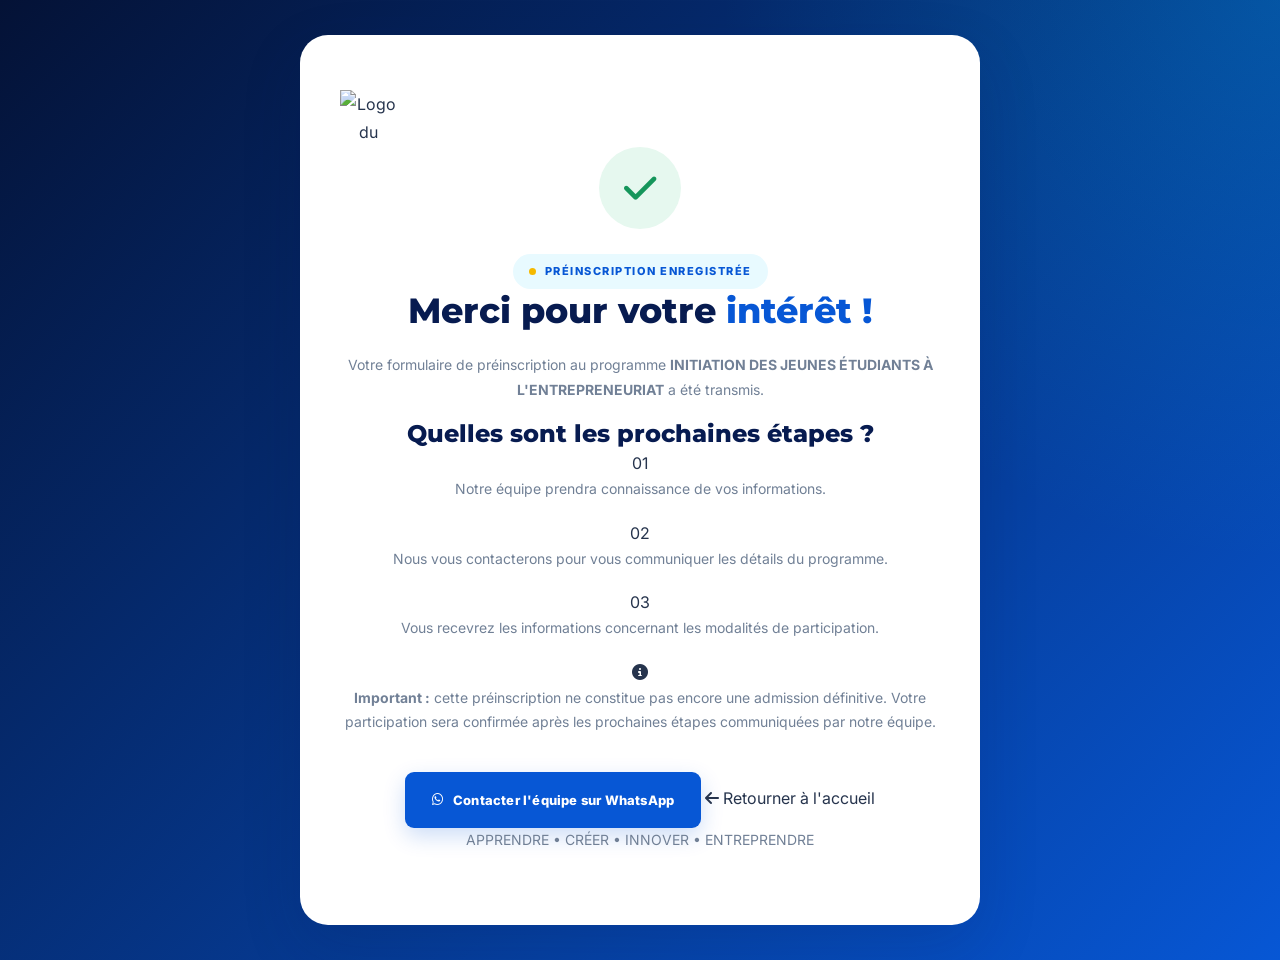
==== merci.html @ 157c65dc "Create merci.html for thank you page" ====
<!DOCTYPE html>
<html lang="fr">
<head>
    <meta charset="UTF-8">
    <meta name="viewport" content="width=device-width, initial-scale=1.0">

    <title>Merci pour votre préinscription | IDJEE</title>

    <meta name="description" content="Merci pour votre intérêt envers le programme Initiation des Jeunes Étudiants à l'Entrepreneuriat.">

    <link rel="preconnect" href="https://fonts.googleapis.com">
    <link rel="preconnect" href="https://fonts.gstatic.com" crossorigin>

    <link href="https://fonts.googleapis.com/css2?family=Inter:wght@400;500;600;700;800&family=Montserrat:wght@600;700;800&display=swap" rel="stylesheet">

    <link rel="stylesheet" href="style.css">

    <link rel="stylesheet" href="https://cdnjs.cloudflare.com/ajax/libs/font-awesome/6.5.2/css/all.min.css">
</head>

<body class="thank-you-page">

    <main class="thank-you-card">

        <a href="index.html" class="logo">
            <img src="images/logo.jpg" alt="Logo du programme" class="logo-image">
        </a>

        <div class="thank-you-icon">
            <i class="fas fa-check"></i>
        </div>

        <span class="section-label">PRÉINSCRIPTION ENREGISTRÉE</span>

        <h1>
            Merci pour votre <span>intérêt !</span>
        </h1>

        <p class="thank-you-message">
            Votre formulaire de préinscription au programme
            <strong>INITIATION DES JEUNES ÉTUDIANTS À L'ENTREPRENEURIAT</strong>
            a été transmis.
        </p>

        <div class="next-steps">
            <h2>Quelles sont les prochaines étapes ?</h2>

            <div class="step">
                <span>01</span>
                <p>Notre équipe prendra connaissance de vos informations.</p>
            </div>

            <div class="step">
                <span>02</span>
                <p>Nous vous contacterons pour vous communiquer les détails du programme.</p>
            </div>

            <div class="step">
                <span>03</span>
                <p>Vous recevrez les informations concernant les modalités de participation.</p>
            </div>
        </div>

        <div class="important-note">
            <i class="fas fa-info-circle"></i>
            <p>
                <strong>Important :</strong>
                cette préinscription ne constitue pas encore une admission définitive.
                Votre participation sera confirmée après les prochaines étapes communiquées
                par notre équipe.
            </p>
        </div>

        <a
            href="https://wa.me/2290129776383?text=Bonjour%2C%20je%20viens%20de%20soumettre%20ma%20pr%C3%A9inscription%20au%20programme%20IDJEE."
            class="btn btn-primary"
            target="_blank"
            rel="noopener noreferrer"
        >
            <i class="fab fa-whatsapp"></i>
            Contacter l'équipe sur WhatsApp
        </a>

        <a href="index.html" class="back-home">
            <i class="fas fa-arrow-left"></i>
            Retourner à l'accueil
        </a>

        <p class="thank-you-footer">
            APPRENDRE • CRÉER • INNOVER • ENTREPRENDRE
        </p>

    </main>

</body>
</html>
---- style.css ----
/* ==========================================================
   INITIATION DES JEUNES ÉTUDIANTS À L'ENTREPRENEURIAT
   DESIGN PREMIUM — PARTIE 1/2
   ========================================================== */

/* 01 — IDENTITÉ VISUELLE */

:root {
    --gold: #F5B900;
    --gold-light: #FFF5D6;

    --cyan: #00C5F2;
    --cyan-light: #E8FAFF;

    --royal: #0757D5;
    --royal-dark: #0645A8;

    --navy: #071B50;
    --navy-deep: #041236;

    --white: #FFFFFF;
    --off-white: #F7F9FD;
    --light-blue: #EEF4FC;

    --text: #26344D;
    --muted: #718096;
    --border: #E4EAF3;

    --shadow-sm: 0 5px 18px rgba(7, 27, 80, .06);
    --shadow-md: 0 12px 35px rgba(7, 27, 80, .10);
    --shadow-lg: 0 22px 60px rgba(7, 27, 80, .15);

    --radius-sm: 10px;
    --radius-md: 18px;
    --radius-lg: 28px;

    --transition: .35s ease;
}

/* 02 — RÉINITIALISATION */

* {
    margin: 0;
    padding: 0;
    box-sizing: border-box;
}

html {
    scroll-behavior: smooth;
    scroll-padding-top: 100px;
}

body {
    font-family: "Inter", sans-serif;
    color: var(--text);
    background: var(--white);
    line-height: 1.75;
    overflow-x: hidden;
}

h1, h2, h3, h4 {
    font-family: "Montserrat", sans-serif;
    line-height: 1.25;
    color: var(--navy);
    font-weight: 800;
}

a {
    text-decoration: none;
    color: inherit;
}

ul {
    list-style: none;
}

img {
    display: block;
    max-width: 100%;
}

button, input, select, textarea {
    font: inherit;
}

.container {
    width: min(1180px, 90%);
    margin: 0 auto;
}

section {
    padding: 105px 0;
}

/* 03 — TITRES ET ÉLÉMENTS COMMUNS */

.section-label {
    display: inline-flex;
    align-items: center;
    gap: 9px;
    padding: 8px 16px;
    border-radius: 50px;
    background: var(--cyan-light);
    color: var(--royal);
    font-size: 11px;
    font-weight: 800;
    letter-spacing: 1.5px;
    text-transform: uppercase;
}

.section-label::before {
    content: "";
    width: 7px;
    height: 7px;
    border-radius: 50%;
    background: var(--gold);
}

.section-title {
    max-width: 780px;
    margin: 0 auto 55px;
    text-align: center;
}

.section-title h2 {
    margin: 17px 0;
    font-size: clamp(29px, 4vw, 43px);
    letter-spacing: -1.4px;
}

.section-title h2 span {
    color: var(--royal);
}

.section-title p {
    color: var(--muted);
    font-size: 15px;
    max-width: 680px;
    margin: 0 auto;
}

/* 04 — BOUTONS PROFESSIONNELS */

.btn {
    display: inline-flex;
    justify-content: center;
    align-items: center;
    gap: 10px;
    padding: 15px 25px;
    border-radius: 9px;
    font-size: 13px;
    font-weight: 800;
    letter-spacing: .2px;
    border: 2px solid transparent;
    cursor: pointer;
    transition: var(--transition);
}

.btn-primary {
    background: var(--royal);
    color: var(--white);
    box-shadow: 0 8px 22px rgba(7, 87, 213, .20);
}

.btn-primary:hover {
    background: var(--navy);
    transform: translateY(-4px);
    box-shadow: var(--shadow-md);
}

.btn-outline {
    border-color: rgba(255,255,255,.75);
    color: var(--white);
    background: transparent;
}

.btn-outline:hover {
    background: var(--white);
    color: var(--navy);
    transform: translateY(-4px);
}

.btn-gold {
    background: var(--gold);
    color: var(--navy);
    box-shadow: 0 8px 22px rgba(245,185,0,.18);
}

.btn-gold:hover {
    background: #FFD34D;
    transform: translateY(-4px);
}

/* 05 — EN-TÊTE ET NAVIGATION */

.header {
    position: sticky;
    top: 0;
    z-index: 1000;
    width: 100%;
    background: rgba(255,255,255,.97);
    backdrop-filter: blur(14px);
    border-bottom: 1px solid rgba(7,27,80,.07);
    box-shadow: 0 4px 22px rgba(7,27,80,.04);
}

.navbar {
    min-height: 88px;
    display: flex;
    align-items: center;
    justify-content: space-between;
    gap: 25px;
}

.logo {
    display: flex;
    align-items: center;
    gap: 13px;
    flex-shrink: 0;
}

.logo img {
    width: 57px;
    height: 57px;
    object-fit: contain;
}

.logo-text {
    display: flex;
    flex-direction: column;
    line-height: 1.3;
}

.logo-text strong {
    color: var(--navy);
    font-family: "Montserrat", sans-serif;
    font-size: 13px;
    font-weight: 900;
    letter-spacing: .3px;
}

.logo-text span {
    margin-top: 4px;
    color: var(--royal);
    font-size: 9px;
    font-weight: 800;
    letter-spacing: 1.7px;
}

.nav-links {
    display: flex;
    align-items: center;
    gap: 25px;
}

.nav-links a {
    position: relative;
    color: var(--navy);
    font-size: 12px;
    font-weight: 700;
    transition: var(--transition);
}

.nav-links a:not(.nav-cta)::after {
    content: "";
    position: absolute;
    bottom: -8px;
    left: 0;
    width: 0;
    height: 2px;
    background: var(--gold);
    transition: var(--transition);
}

.nav-links a:not(.nav-cta):hover {
    color: var(--royal);
}

.nav-links a:not(.nav-cta):hover::after {
    width: 100%;
}

.nav-links .nav-cta {
    padding: 12px 19px;
    border-radius: 7px;
    background: var(--royal);
    color: var(--white);
    transition: var(--transition);
}

.nav-links .nav-cta:hover {
    background: var(--navy);
    transform: translateY(-2px);
}

.menu-toggle {
    display: none;
    border: none;
    background: transparent;
    color: var(--navy);
    font-size: 27px;
    cursor: pointer;
}

/* 06 — SECTION HERO */

.hero {
    position: relative;
    min-height: 690px;
    display: flex;
    align-items: center;
    overflow: hidden;

    background-image: url("images/img.png");
    background-position: center;
    background-size: cover;
    background-repeat: no-repeat;
}

.hero-overlay {
    position: absolute;
    inset: 0;
    background:
        linear-gradient(
            100deg,
            rgba(4,18,54,.96) 0%,
            rgba(7,27,80,.87) 48%,
            rgba(7,27,80,.50) 100%
        );
}

.hero::after {
    content: "";
    position: absolute;
    width: 420px;
    height: 420px;
    right: -150px;
    bottom: -210px;
    border: 1px solid rgba(0,197,242,.35);
    border-radius: 50%;
    box-shadow:
        0 0 0 45px rgba(0,197,242,.04),
        0 0 0 90px rgba(0,197,242,.03);
}

.hero-content {
    position: relative;
    z-index: 2;
    max-width: 820px;
    padding: 105px 0;
}

.hero-content h1 {
    color: var(--white);
    font-size: clamp(36px, 5.5vw, 62px);
    line-height: 1.14;
    letter-spacing: -2px;
    margin: 25px 0;
    font-weight: 900;
}

.hero-content h1 span {
    color: var(--cyan);
}

.hero-content p {
    max-width: 690px;
    color: rgba(255,255,255,.88);
    font-size: 16px;
    line-height: 1.9;
    margin-bottom: 32px;
}

.hero-buttons {
    display: flex;
    flex-wrap: wrap;
    align-items: center;
    gap: 15px;
    margin-bottom: 42px;
}

.hero-motto {
    display: inline-flex;
    align-items: center;
    gap: 12px;
    color: var(--gold);
    font-size: 12px;
    font-weight: 900;
    letter-spacing: 2px;
}

.hero-motto::before {
    content: "";
    width: 35px;
    height: 2px;
    background: var(--gold);
}

/* 07 — SECTION PRÉSENTATION */

.about {
    background: var(--white);
}

.about-content {
    max-width: 920px;
    margin: 0 auto;
    text-align: center;
}

.about-content > p {
    color: var(--muted);
    font-size: 16px;
    line-height: 1.95;
    margin-bottom: 42px;
}

.vision-mission {
    display: grid;
    grid-template-columns: repeat(2, 1fr);
    gap: 25px;
    margin-top: 45px;
}

.info-card {
    position: relative;
    padding: 38px 32px;
    background: var(--off-white);
    border: 1px solid var(--border);
    border-radius: var(--radius-md);
    text-align: left;
    overflow: hidden;
    transition: var(--transition);
}

.info-card::before {
    content: "";
    position: absolute;
    left: 0;
    top: 0;
    width: 4px;
    height: 100%;
    background: var(--royal);
}

.info-card:nth-child(2)::before {
    background: var(--gold);
}

.info-card:hover {
    transform: translateY(-7px);
    box-shadow: var(--shadow-md);
    border-color: transparent;
}

.info-card .icon {
    width: 60px;
    height: 60px;
    display: grid;
    place-items: center;
    margin-bottom: 22px;
    border-radius: 16px;
    background: var(--cyan-light);
    color: var(--royal);
    font-size: 25px;
}

.info-card:nth-child(2) .icon {
    background: var(--gold-light);
    color: #B88600;
}

.info-card h3 {
    font-size: 21px;
    margin-bottom: 14px;
}

.info-card p {
    color: var(--muted);
    font-size: 14px;
    line-height: 1.85;
}

/* 08 — DOMAINES DE FORMATION */

.domains {
    background: var(--off-white);
    position: relative;
}

.domains-grid {
    display: grid;
    grid-template-columns: repeat(3, 1fr);
    gap: 25px;
}

.domain-card {
    position: relative;
    padding: 36px 28px;
    background: var(--white);
    border: 1px solid var(--border);
    border-radius: var(--radius-md);
    overflow: hidden;
    transition: var(--transition);
}

.domain-card::before {
    content: "";
    position: absolute;
    top: 0;
    left: 0;
    width: 100%;
    height: 4px;
    background: var(--royal);
}

.domain-card:nth-child(2)::before {
    background: var(--cyan);
}

.domain-card:nth-child(3)::before {
    background: var(--gold);
}

.domain-card:hover {
    transform: translateY(-9px);
    box-shadow: var(--shadow-lg);
    border-color: transparent;
}

.domain-number {
    display: inline-block;
    margin-bottom: 24px;
    color: var(--royal);
    font-family: "Montserrat", sans-serif;
    font-size: 42px;
    font-weight: 900;
    letter-spacing: -2px;
    opacity: .9;
}

.domain-card:nth-child(2) .domain-number {
    color: #00A9D1;
}

.domain-card:nth-child(3) .domain-number {
    color: #D29B00;
}

.domain-card h3 {
    font-size: 19px;
    margin-bottom: 15px;
    line-height: 1.45;
}

.domain-card p {
    color: var(--muted);
    font-size: 14px;
    line-height: 1.85;
}

/* ==========================================================
   INITIATION DES JEUNES ÉTUDIANTS À L'ENTREPRENEURIAT
   DESIGN PREMIUM — PARTIE 2/2
   ========================================================== */

/* 09 — PARCOURS DES PARTICIPANTS */

.journey {
    position: relative;
    background: var(--white);
}

.journey-grid {
    display: grid;
    grid-template-columns: repeat(4, 1fr);
    gap: 22px;
    position: relative;
}

.journey-step {
    position: relative;
    padding: 32px 20px;
    text-align: center;
    background: var(--off-white);
    border: 1px solid var(--border);
    border-radius: var(--radius-md);
    transition: var(--transition);
}

.journey-step:hover {
    transform: translateY(-8px);
    background: var(--white);
    box-shadow: var(--shadow-md);
    border-color: var(--cyan);
}

.step-number {
    width: 58px;
    height: 58px;
    display: grid;
    place-items: center;
    margin: 0 auto 22px;
    border-radius: 17px;
    background: var(--navy);
    color: var(--white);
    font-family: "Montserrat", sans-serif;
    font-size: 21px;
    font-weight: 900;
    box-shadow: 0 8px 20px rgba(7,27,80,.15);
    transition: var(--transition);
}

.journey-step:nth-child(2) .step-number {
    background: var(--royal);
}

.journey-step:nth-child(3) .step-number {
    background: var(--cyan);
    color: var(--navy);
}

.journey-step:nth-child(4) .step-number {
    background: var(--gold);
    color: var(--navy);
}

.journey-step:hover .step-number {
    transform: rotate(-7deg) scale(1.08);
}

.journey-step h3 {
    font-size: 17px;
    margin-bottom: 12px;
}

.journey-step p {
    color: var(--muted);
    font-size: 13px;
    line-height: 1.8;
}

/* 10 — FORMULAIRE DE PRÉINSCRIPTION */

.registration {
    position: relative;
    overflow: hidden;
    background:
        radial-gradient(
            circle at 10% 10%,
            rgba(0,197,242,.15),
            transparent 30%
        ),
        linear-gradient(135deg, var(--navy-deep), var(--navy), var(--royal-dark));
}

.registration::before,
.registration::after {
    content: "";
    position: absolute;
    width: 300px;
    height: 300px;
    border: 1px solid rgba(255,255,255,.08);
    border-radius: 50%;
    pointer-events: none;
}

.registration::before {
    top: -160px;
    right: -100px;
    box-shadow: 0 0 0 35px rgba(0,197,242,.03),
                0 0 0 70px rgba(0,197,242,.02);
}

.registration::after {
    bottom: -180px;
    left: -130px;
}

.registration .container {
    position: relative;
    z-index: 2;
}

.registration .section-title h2 {
    color: var(--white);
}

.registration .section-title h2 span {
    color: var(--cyan);
}

.registration .section-title p {
    color: rgba(255,255,255,.75);
}

.registration .section-label {
    color: var(--gold);
    background: rgba(245,185,0,.12);
}

.registration-form {
    max-width: 900px;
    margin: 0 auto;
    padding: 45px;
    background: var(--white);
    border: 1px solid rgba(255,255,255,.3);
    border-radius: var(--radius-lg);
    box-shadow: 0 25px 70px rgba(0,0,0,.22);
}

.form-grid {
    display: grid;
    grid-template-columns: repeat(2, minmax(0, 1fr));
    gap: 23px;
}

.form-group {
    display: flex;
    flex-direction: column;
    gap: 9px;
}

.form-group.full-width {
    grid-column: 1 / -1;
}

.form-group label {
    color: var(--navy);
    font-size: 12px;
    font-weight: 800;
}

.form-group input,
.form-group select,
.form-group textarea {
    width: 100%;
    padding: 15px 16px;
    border: 1px solid var(--border);
    border-radius: 9px;
    outline: none;
    background: #FAFBFE;
    color: var(--text);
    font-size: 13px;
    transition: var(--transition);
}

.form-group input::placeholder,
.form-group textarea::placeholder {
    color: #9AA6B8;
}

.form-group input:focus,
.form-group select:focus,
.form-group textarea:focus {
    border-color: var(--royal);
    background: var(--white);
    box-shadow: 0 0 0 4px rgba(7,87,213,.09);
}

.form-group select {
    cursor: pointer;
}

.form-group textarea {
    min-height: 125px;
    resize: vertical;
}

.checkbox-group {
    display: flex;
    align-items: flex-start;
    gap: 12px;
    margin: 28px 0;
}

.checkbox-group input {
    width: 18px;
    height: 18px;
    margin-top: 4px;
    flex-shrink: 0;
    accent-color: var(--royal);
    cursor: pointer;
}

.checkbox-group label {
    color: var(--muted);
    font-size: 12px;
    line-height: 1.7;
    cursor: pointer;
}

.submit-button {
    width: 100%;
    min-height: 55px;
    padding: 15px 25px;
    border: none;
    border-radius: 9px;
    background: linear-gradient(100deg, var(--royal), var(--blue));
    color: var(--white);
    font-size: 14px;
    font-weight: 900;
    letter-spacing: .5px;
    cursor: pointer;
    box-shadow: 0 10px 25px rgba(7,87,213,.22);
    transition: var(--transition);
}

.submit-button:hover {
    background: linear-gradient(100deg, var(--gold), #FFD34D);
    color: var(--navy);
    transform: translateY(-3px);
    box-shadow: 0 13px 28px rgba(245,185,0,.22);
}

.submit-button:disabled {
    opacity: .6;
    cursor: not-allowed;
    transform: none;
}

.form-message {
    margin-top: 18px;
    padding: 13px 16px;
    border-radius: 8px;
    font-size: 13px;
    text-align: center;
}

.form-message:empty {
    display: none;
}

/* 11 — SECTION CONTACT */

.contact {
    background: var(--off-white);
}

.contact-grid {
    display: grid;
    grid-template-columns: repeat(3, 1fr);
    gap: 25px;
}

.contact-card {
    position: relative;
    padding: 36px 25px;
    text-align: center;
    background: var(--white);
    border: 1px solid var(--border);
    border-radius: var(--radius-md);
    transition: var(--transition);
}

.contact-card:hover {
    transform: translateY(-8px);
    box-shadow: var(--shadow-md);
    border-color: var(--cyan);
}

.contact-card .icon {
    width: 65px;
    height: 65px;
    display: grid;
    place-items: center;
    margin: 0 auto 20px;
    border-radius: 18px;
    background: var(--cyan-light);
    color: var(--royal);
    font-size: 27px;
}

.contact-card:nth-child(2) .icon {
    background: var(--gold-light);
    color: #B88600;
}

.contact-card:nth-child(3) .icon {
    background: #E9EFFF;
    color: var(--navy);
}

.contact-card h3 {
    font-size: 17px;
    margin-bottom: 12px;
}

.contact-card p,
.contact-card a {
    color: var(--muted);
    font-size: 13px;
    overflow-wrap: anywhere;
}

.contact-card a:hover {
    color: var(--royal);
}

/* 12 — APPEL À L'ACTION FINAL */

.final-cta {
    position: relative;
    overflow: hidden;
    padding: 85px 0;
    text-align: center;
    background: var(--navy);
}

.final-cta::before {
    content: "";
    position: absolute;
    width: 280px;
    height: 280px;
    top: -170px;
    left: 10%;
    border: 1px solid rgba(0,197,242,.25);
    border-radius: 50%;
    box-shadow: 0 0 0 35px rgba(0,197,242,.03),
                0 0 0 70px rgba(0,197,242,.02);
}

.final-cta .container {
    position: relative;
    z-index: 1;
}

.final-cta h2 {
    max-width: 780px;
    margin: 0 auto 20px;
    color: var(--white);
    font-size: clamp(28px, 4vw, 42px);
    letter-spacing: -1px;
}

.final-cta h2 span {
    color: var(--gold);
}

.final-cta p {
    max-width: 650px;
    margin: 0 auto 30px;
    color: rgba(255,255,255,.75);
    font-size: 15px;
}

/* 13 — PIED DE PAGE */

.footer {
    padding: 65px 0 22px;
    background: var(--navy-deep);
    color: var(--white);
}

.footer-grid {
    display: grid;
    grid-template-columns: 1.5fr 1fr 1fr;
    gap: 50px;
    margin-bottom: 50px;
}

.footer .logo-text strong {
    color: var(--white);
}

.footer .logo-text span {
    color: var(--cyan);
}

.footer-about p {
    max-width: 350px;
    margin-top: 22px;
    color: rgba(255,255,255,.65);
    font-size: 13px;
    line-height: 1.9;
}

.footer h3 {
    position: relative;
    display: inline-block;
    margin-bottom: 24px;
    color: var(--white);
    font-size: 16px;
}

.footer h3::after {
    content: "";
    position: absolute;
    bottom: -9px;
    left: 0;
    width: 32px;
    height: 3px;
    background: var(--gold);
    border-radius: 5px;
}

.footer-links {
    list-style: none;
}

.footer-links li {
    margin-bottom: 12px;
}

.footer-links a {
    color: rgba(255,255,255,.65);
    font-size: 13px;
    transition: var(--transition);
}

.footer-links a:hover {
    color: var(--cyan);
    padding-left: 5px;
}

.footer-contact p {
    margin-bottom: 12px;
    color: rgba(255,255,255,.65);
    font-size: 13px;
    overflow-wrap: anywhere;
}

.footer-bottom {
    padding-top: 25px;
    border-top: 1px solid rgba(255,255,255,.12);
    text-align: center;
    color: rgba(255,255,255,.5);
    font-size: 12px;
}

.footer-motto {
    margin-bottom: 15px;
    color: var(--gold);
    font-size: 12px;
    font-weight: 900;
    letter-spacing: 1.5px;
}

/* 14 — PAGE MERCI */

.thank-you-page {
    min-height: 100vh;
    display: flex;
    align-items: center;
    justify-content: center;
    padding: 35px 18px;
    background:
        radial-gradient(circle at top right, rgba(0,197,242,.2), transparent 35%),
        linear-gradient(135deg, var(--navy-deep), var(--royal));
}

.thank-you-card {
    width: min(680px, 100%);
    padding: 55px 40px;
    background: var(--white);
    border-radius: var(--radius-lg);
    box-shadow: var(--shadow-lg);
    text-align: center;
}

.thank-you-icon {
    width: 82px;
    height: 82px;
    display: grid;
    place-items: center;
    margin: 0 auto 25px;
    border-radius: 50%;
    background: #E6F8EF;
    color: #15965B;
    font-size: 37px;
}

.thank-you-card h1 {
    margin-bottom: 20px;
    font-size: clamp(25px, 4vw, 35px);
}

.thank-you-card h1 span {
    color: var(--royal);
}

.thank-you-card p {
    margin-bottom: 17px;
    color: var(--muted);
    font-size: 14px;
}

.thank-you-card .btn {
    margin-top: 20px;
}

/* 15 — ADAPTATION TABLETTES */

@media (max-width: 1024px) {

    .navbar {
        gap: 15px;
    }

    .nav-links {
        gap: 15px;
    }

    .nav-links a {
        font-size: 11px;
    }

    .domains-grid {
        grid-template-columns: repeat(2, 1fr);
    }

    .journey-grid {
        grid-template-columns: repeat(2, 1fr);
    }

    .footer-grid {
        gap: 30px;
    }
}

/* 16 — ADAPTATION MOBILES */

@media (max-width: 768px) {

    section {
        padding: 75px 0;
    }

    .container {
        width: 91%;
    }

    /* Navigation mobile */

    .navbar {
        min-height: 75px;
    }

    .logo {
        gap: 9px;
    }

    .logo img {
        width: 47px;
        height: 47px;
    }

    .logo-text strong {
        font-size: 11px;
    }

    .logo-text span {
        font-size: 8px;
    }

    .menu-toggle {
        display: block;
        width: 43px;
        height: 43px;
        border-radius: 8px;
        background: var(--light-blue);
    }

    .nav-links {
        display: none;
        position: absolute;
        top: 75px;
        left: 0;
        width: 100%;
        padding: 15px 5% 25px;
        background: var(--white);
        box-shadow: 0 15px 25px rgba(7,27,80,.10);
        flex-direction: column;
        align-items: stretch;
        gap: 0;
    }

    .nav-links.active {
        display: flex;
    }

    .nav-links li {
        border-bottom: 1px solid var(--border);
    }

    .nav-links a {
        display: block;
        padding: 14px 5px;
        font-size: 13px;
    }

    .nav-links a:not(.nav-cta)::after {
        display: none;
    }

    .nav-links .nav-cta {
        margin-top: 13px;
        text-align: center;
    }

    /* Hero mobile */

    .hero {
        min-height: 590px;
        background-position: center;
    }

    .hero-overlay {
        background: linear-gradient(
            100deg,
            rgba(4,18,54,.94),
            rgba(7,27,80,.76)
        );
    }

    .hero-content {
        padding: 80px 0;
    }

    .hero-content h1 {
        font-size: clamp(34px, 8vw, 48px);
        letter-spacing: -1px;
    }

    .hero-content p {
        font-size: 14px;
    }

    .hero-buttons {
        gap: 12px;
    }

    .hero-buttons .btn {
        min-width: 0;
    }

    /* Cartes */

    .vision-mission,
    .contact-grid {
        grid-template-columns: 1fr;
    }

    .domains-grid {
        grid-template-columns: 1fr;
    }

    .journey-grid {
        grid-template-columns: repeat(2, 1fr);
    }

    /* Formulaire */

    .registration-form {
        padding: 30px 22px;
    }

    .form-grid {
        grid-template-columns: 1fr;
        gap: 19px;
    }

    .form-group.full-width {
        grid-column: auto;
    }

    /* Footer */

    .footer-grid {
        grid-template-columns: 1fr;
        gap: 35px;
    }
}

/* 17 — PETITS TÉLÉPHONES */

@media (max-width: 480px) {

    .container {
        width: 92%;
    }

    .section-title {
        margin-bottom: 38px;
    }

    .section-title h2 {
        font-size: 28px;
    }

    .hero {
        min-height: 560px;
    }

    .hero-content h1 {
        font-size: 34px;
    }

    .hero-buttons {
        flex-direction: column;
        align-items: stretch;
    }

    .hero-buttons .btn {
        width: 100%;
    }

    .hero-motto {
        font-size: 10px;
        letter-spacing: 1px;
    }

    .journey-grid {
        grid-template-columns: 1fr;
    }

    .info-card,
    .domain-card,
    .journey-step {
        padding: 27px 22px;
    }

    .registration-form {
        padding: 25px 16px;
        border-radius: 16px;
    }

    .contact-card {
        padding: 30px 18px;
    }

    .final-cta {
        padding: 65px 0;
    }

    .thank-you-card {
        padding: 38px 20px;
        border-radius: 17px;
    }

    .footer {
        padding-top: 50px;
    }
}

/* 18 — ACCESSIBILITÉ ET FINITIONS */

button:focus-visible,
a:focus-visible,
input:focus-visible,
select:focus-visible,
textarea:focus-visible {
    outline: 3px solid var(--gold);
    outline-offset: 3px;
}

::selection {
    background: var(--cyan);
    color: var(--navy);
}

@media (prefers-reduced-motion: reduce) {
    *,
    *::before,
    *::after {
        scroll-behavior: auto !important;
        animation-duration: .01ms !important;
        transition-duration: .01ms !important;
    }
}
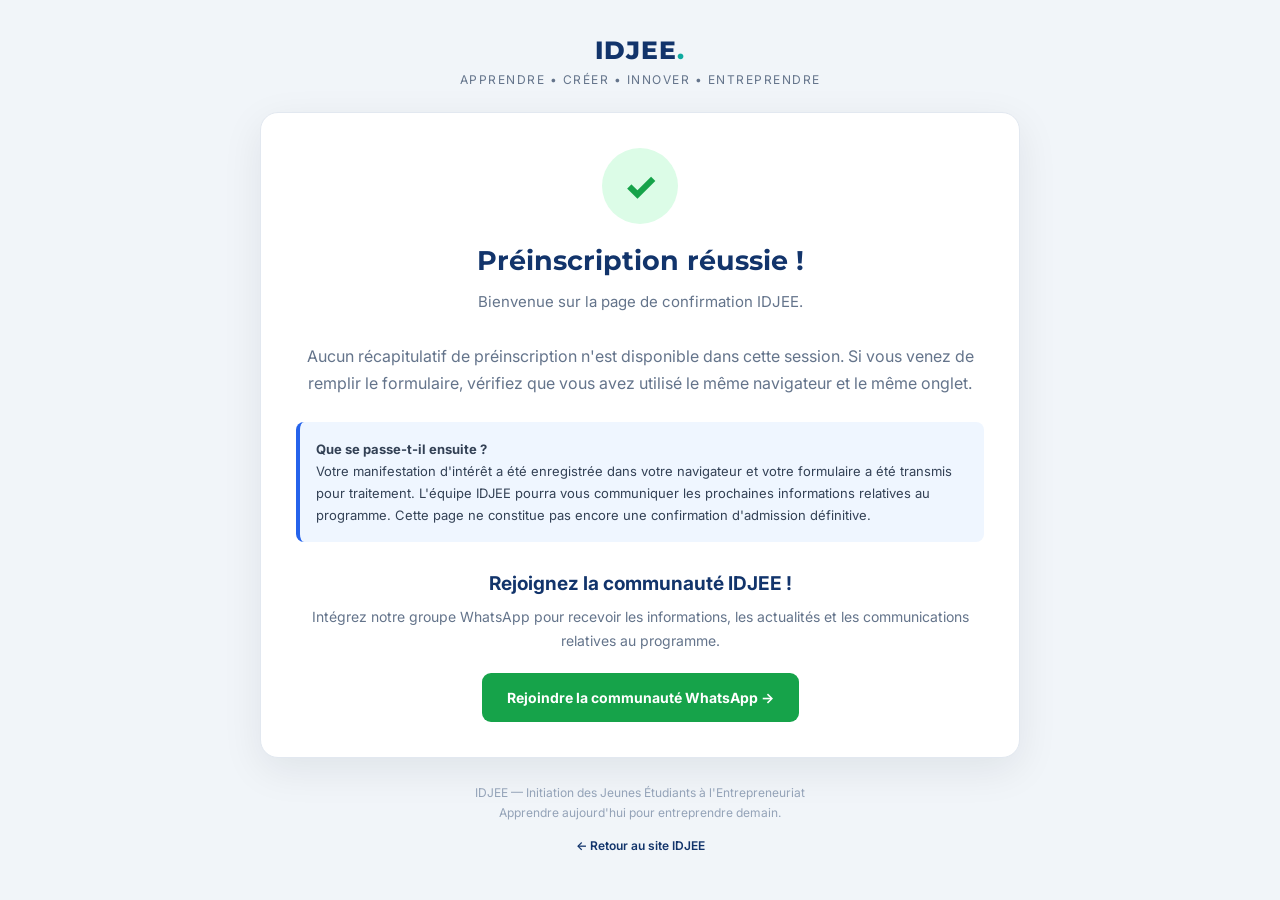
==== commit 570a9070: "Update merci.html" ====
--- a/merci.html
+++ b/merci.html
@@ -5,94 +5,450 @@
     <meta charset="UTF-8">
     <meta name="viewport" content="width=device-width, initial-scale=1.0">
 
-    <title>Merci pour votre préinscription | IDJEE</title>
-
-    <meta name="description" content="Merci pour votre intérêt envers le programme Initiation des Jeunes Étudiants à l'Entrepreneuriat.">
+    <title>Préinscription réussie | IDJEE</title>
+
+    <meta name="description" content="Confirmation de votre préinscription au programme IDJEE.">
 
     <link rel="preconnect" href="https://fonts.googleapis.com">
     <link rel="preconnect" href="https://fonts.gstatic.com" crossorigin>
-
     <link href="https://fonts.googleapis.com/css2?family=Inter:wght@400;500;600;700;800&family=Montserrat:wght@600;700;800&display=swap" rel="stylesheet">
 
-    <link rel="stylesheet" href="style.css">
-
-    <link rel="stylesheet" href="https://cdnjs.cloudflare.com/ajax/libs/font-awesome/6.5.2/css/all.min.css">
+    <style>
+        * {
+            margin: 0;
+            padding: 0;
+            box-sizing: border-box;
+        }
+
+        body {
+            font-family: 'Inter', sans-serif;
+            background: #f1f5f9;
+            color: #172554;
+            min-height: 100vh;
+            padding: 35px 16px;
+        }
+
+        .container {
+            max-width: 760px;
+            margin: auto;
+        }
+
+        .brand {
+            text-align: center;
+            margin-bottom: 25px;
+        }
+
+        .brand-name {
+            font-family: 'Montserrat', sans-serif;
+            font-size: 25px;
+            font-weight: 800;
+            color: #12346b;
+            letter-spacing: 1px;
+        }
+
+        .brand-name span {
+            color: #0eaaa0;
+        }
+
+        .brand p {
+            color: #64748b;
+            font-size: 12px;
+            margin-top: 7px;
+            letter-spacing: 1.5px;
+        }
+
+        .card {
+            background: #ffffff;
+            border-radius: 18px;
+            padding: 35px;
+            box-shadow: 0 12px 40px rgba(15, 23, 42, 0.08);
+            border: 1px solid #e2e8f0;
+        }
+
+        .success-icon {
+            width: 76px;
+            height: 76px;
+            margin: 0 auto 20px;
+            border-radius: 50%;
+            background: #dcfce7;
+            color: #16a34a;
+            display: flex;
+            justify-content: center;
+            align-items: center;
+            font-size: 38px;
+            font-weight: 800;
+        }
+
+        .heading {
+            text-align: center;
+            margin-bottom: 28px;
+        }
+
+        .heading h1 {
+            font-family: 'Montserrat', sans-serif;
+            color: #12346b;
+            font-size: 27px;
+            margin-bottom: 12px;
+        }
+
+        .heading p {
+            color: #64748b;
+            line-height: 1.7;
+            font-size: 15px;
+        }
+
+        .heading strong {
+            color: #0e8f84;
+        }
+
+        .details-title {
+            font-size: 17px;
+            color: #12346b;
+            margin-bottom: 16px;
+            padding-bottom: 12px;
+            border-bottom: 1px solid #e2e8f0;
+        }
+
+        .details {
+            display: grid;
+            grid-template-columns: 1fr 1fr;
+            gap: 14px;
+        }
+
+        .detail-item {
+            background: #f8fafc;
+            padding: 14px;
+            border-radius: 10px;
+            border: 1px solid #e2e8f0;
+            min-width: 0;
+        }
+
+        .detail-item.full {
+            grid-column: 1 / -1;
+        }
+
+        .detail-item span {
+            display: block;
+            color: #64748b;
+            font-size: 12px;
+            margin-bottom: 6px;
+        }
+
+        .detail-item strong {
+            color: #1e293b;
+            font-size: 14px;
+            overflow-wrap: anywhere;
+        }
+
+        .notice {
+            margin-top: 25px;
+            padding: 16px;
+            background: #eff6ff;
+            border-left: 4px solid #2563eb;
+            border-radius: 8px;
+            color: #334155;
+            font-size: 13px;
+            line-height: 1.7;
+        }
+
+        .community {
+            text-align: center;
+            margin-top: 30px;
+        }
+
+        .community h2 {
+            color: #12346b;
+            font-size: 19px;
+            margin-bottom: 10px;
+        }
+
+        .community p {
+            color: #64748b;
+            font-size: 14px;
+            line-height: 1.7;
+            margin-bottom: 20px;
+        }
+
+        .whatsapp-button {
+            display: inline-flex;
+            align-items: center;
+            justify-content: center;
+            gap: 10px;
+            background: #16a34a;
+            color: #ffffff;
+            text-decoration: none;
+            padding: 16px 25px;
+            border-radius: 9px;
+            font-weight: 700;
+            font-size: 14px;
+            transition: 0.3s;
+        }
+
+        .whatsapp-button:hover {
+            background: #15803d;
+            transform: translateY(-2px);
+        }
+
+        .footer {
+            text-align: center;
+            margin-top: 25px;
+            color: #94a3b8;
+            font-size: 12px;
+            line-height: 1.7;
+        }
+
+        .home-link {
+            display: inline-block;
+            margin-top: 12px;
+            color: #12346b;
+            text-decoration: none;
+            font-weight: 600;
+        }
+
+        .missing {
+            text-align: center;
+            color: #64748b;
+            line-height: 1.7;
+        }
+
+        @media (max-width: 600px) {
+            .card {
+                padding: 24px 17px;
+            }
+
+            .heading h1 {
+                font-size: 22px;
+            }
+
+            .details {
+                grid-template-columns: 1fr;
+            }
+
+            .detail-item.full {
+                grid-column: auto;
+            }
+
+            .whatsapp-button {
+                width: 100%;
+            }
+        }
+    </style>
 </head>
 
-<body class="thank-you-page">
-
-    <main class="thank-you-card">
-
-        <a href="index.html" class="logo">
-            <img src="images/logo.jpg" alt="Logo du programme" class="logo-image">
-        </a>
-
-        <div class="thank-you-icon">
-            <i class="fas fa-check"></i>
-        </div>
-
-        <span class="section-label">PRÉINSCRIPTION ENREGISTRÉE</span>
-
-        <h1>
-            Merci pour votre <span>intérêt !</span>
-        </h1>
-
-        <p class="thank-you-message">
-            Votre formulaire de préinscription au programme
-            <strong>INITIATION DES JEUNES ÉTUDIANTS À L'ENTREPRENEURIAT</strong>
-            a été transmis.
-        </p>
-
-        <div class="next-steps">
-            <h2>Quelles sont les prochaines étapes ?</h2>
-
-            <div class="step">
-                <span>01</span>
-                <p>Notre équipe prendra connaissance de vos informations.</p>
+<body>
+
+    <main class="container">
+
+        <header class="brand">
+            <div class="brand-name">
+                IDJEE<span>.</span>
             </div>
-
-            <div class="step">
-                <span>02</span>
-                <p>Nous vous contacterons pour vous communiquer les détails du programme.</p>
+            <p>APPRENDRE • CRÉER • INNOVER • ENTREPRENDRE</p>
+        </header>
+
+        <section class="card">
+
+            <div class="success-icon">✓</div>
+
+            <div class="heading">
+                <h1>Préinscription réussie !</h1>
+
+                <p id="welcome-message">
+                    Merci pour votre intérêt envers le programme IDJEE.
+                </p>
             </div>
 
-            <div class="step">
-                <span>03</span>
-                <p>Vous recevrez les informations concernant les modalités de participation.</p>
+            <div id="registration-details">
+
+                <h2 class="details-title">
+                    Récapitulatif de votre préinscription
+                </h2>
+
+                <div class="details">
+
+                    <div class="detail-item">
+                        <span>Nom et prénoms</span>
+                        <strong id="student-name">—</strong>
+                    </div>
+
+                    <div class="detail-item">
+                        <span>Adresse e-mail</span>
+                        <strong id="student-email">—</strong>
+                    </div>
+
+                    <div class="detail-item">
+                        <span>Numéro WhatsApp</span>
+                        <strong id="student-whatsapp">—</strong>
+                    </div>
+
+                    <div class="detail-item">
+                        <span>Statut actuel</span>
+                        <strong id="student-status">—</strong>
+                    </div>
+
+                    <div class="detail-item">
+                        <span>Pays</span>
+                        <strong id="student-country">—</strong>
+                    </div>
+
+                    <div class="detail-item">
+                        <span>Ville ou commune</span>
+                        <strong id="student-city">—</strong>
+                    </div>
+
+                    <div class="detail-item">
+                        <span>Université ou établissement</span>
+                        <strong id="student-school">—</strong>
+                    </div>
+
+                    <div class="detail-item">
+                        <span>Filière</span>
+                        <strong id="student-field">—</strong>
+                    </div>
+
+                    <div class="detail-item">
+                        <span>Niveau d'études</span>
+                        <strong id="student-level">—</strong>
+                    </div>
+
+                    <div class="detail-item">
+                        <span>As-tu une idée de projet ?</span>
+                        <strong id="student-idea">—</strong>
+                    </div>
+
+                    <div class="detail-item full">
+                        <span>Description du projet</span>
+                        <strong id="student-project">—</strong>
+                    </div>
+
+                </div>
+
             </div>
-        </div>
-
-        <div class="important-note">
-            <i class="fas fa-info-circle"></i>
+
+            <div class="notice">
+                <strong>Que se passe-t-il ensuite ?</strong><br>
+                Votre manifestation d'intérêt a été enregistrée dans
+                votre navigateur et votre formulaire a été transmis
+                pour traitement. L'équipe IDJEE pourra vous communiquer
+                les prochaines informations relatives au programme.
+                Cette page ne constitue pas encore une confirmation
+                d'admission définitive.
+            </div>
+
+            <div class="community">
+                <h2>Rejoignez la communauté IDJEE !</h2>
+
+                <p>
+                    Intégrez notre groupe WhatsApp pour recevoir les
+                    informations, les actualités et les communications
+                    relatives au programme.
+                </p>
+
+                <a
+                    href="https://chat.whatsapp.com/KS2ej9nu3jiBd2frdZrjZs?s=cl&p=a&mlu=4&ilr=4&iam=2"
+                    class="whatsapp-button"
+                    target="_blank"
+                    rel="noopener noreferrer"
+                >
+                    Rejoindre la communauté WhatsApp →
+                </a>
+            </div>
+
+        </section>
+
+        <footer class="footer">
             <p>
-                <strong>Important :</strong>
-                cette préinscription ne constitue pas encore une admission définitive.
-                Votre participation sera confirmée après les prochaines étapes communiquées
-                par notre équipe.
+                IDJEE — Initiation des Jeunes Étudiants à l'Entrepreneuriat
             </p>
-        </div>
-
-        <a
-            href="https://wa.me/2290129776383?text=Bonjour%2C%20je%20viens%20de%20soumettre%20ma%20pr%C3%A9inscription%20au%20programme%20IDJEE."
-            class="btn btn-primary"
-            target="_blank"
-            rel="noopener noreferrer"
-        >
-            <i class="fab fa-whatsapp"></i>
-            Contacter l'équipe sur WhatsApp
-        </a>
-
-        <a href="index.html" class="back-home">
-            <i class="fas fa-arrow-left"></i>
-            Retourner à l'accueil
-        </a>
-
-        <p class="thank-you-footer">
-            APPRENDRE • CRÉER • INNOVER • ENTREPRENDRE
-        </p>
+
+            <p>
+                Apprendre aujourd'hui pour entreprendre demain.
+            </p>
+
+            <a
+                class="home-link"
+                href="https://ijee1.github.io/initiation-jeunes-etudiants-entrepreneuriat/"
+            >
+                ← Retour au site IDJEE
+            </a>
+        </footer>
 
     </main>
+
+    <script>
+        const savedData = sessionStorage.getItem("idjeeInscription");
+
+        if (savedData) {
+
+            try {
+
+                const student = JSON.parse(savedData);
+
+                const fullName = [
+                    student.nom,
+                    student.prenoms
+                ].filter(Boolean).join(" ");
+
+                document.getElementById("welcome-message").textContent =
+                    fullName
+                        ? `Merci ${fullName}, votre demande de préinscription a bien été transmise !`
+                        : "Merci pour votre intérêt envers le programme IDJEE.";
+
+                document.getElementById("student-name").textContent =
+                    fullName || "Non renseigné";
+
+                document.getElementById("student-email").textContent =
+                    student.email || "Non renseigné";
+
+                document.getElementById("student-whatsapp").textContent =
+                    student.whatsapp || "Non renseigné";
+
+                document.getElementById("student-status").textContent =
+                    student.statut || "Non renseigné";
+
+                document.getElementById("student-country").textContent =
+                    student.pays || "Non renseigné";
+
+                document.getElementById("student-city").textContent =
+                    student.ville || "Non renseigné";
+
+                document.getElementById("student-school").textContent =
+                    student.universite || "Non renseigné";
+
+                document.getElementById("student-field").textContent =
+                    student.filiere || "Non renseigné";
+
+                document.getElementById("student-level").textContent =
+                    student.niveau || "Non renseigné";
+
+                document.getElementById("student-idea").textContent =
+                    student.idee || "Non renseigné";
+
+                document.getElementById("student-project").textContent =
+                    student.projet || "Non renseigné";
+
+            } catch (error) {
+
+                document.getElementById("welcome-message").textContent =
+                    "Merci pour votre intérêt envers le programme IDJEE.";
+
+            }
+
+        } else {
+
+            document.getElementById("registration-details").innerHTML = `
+                <p class="missing">
+                    Aucun récapitulatif de préinscription n'est disponible
+                    dans cette session. Si vous venez de remplir le formulaire,
+                    vérifiez que vous avez utilisé le même navigateur et le même onglet.
+                </p>
+            `;
+
+            document.getElementById("welcome-message").textContent =
+                "Bienvenue sur la page de confirmation IDJEE.";
+
+        }
+    </script>
 
 </body>
 </html>
-  
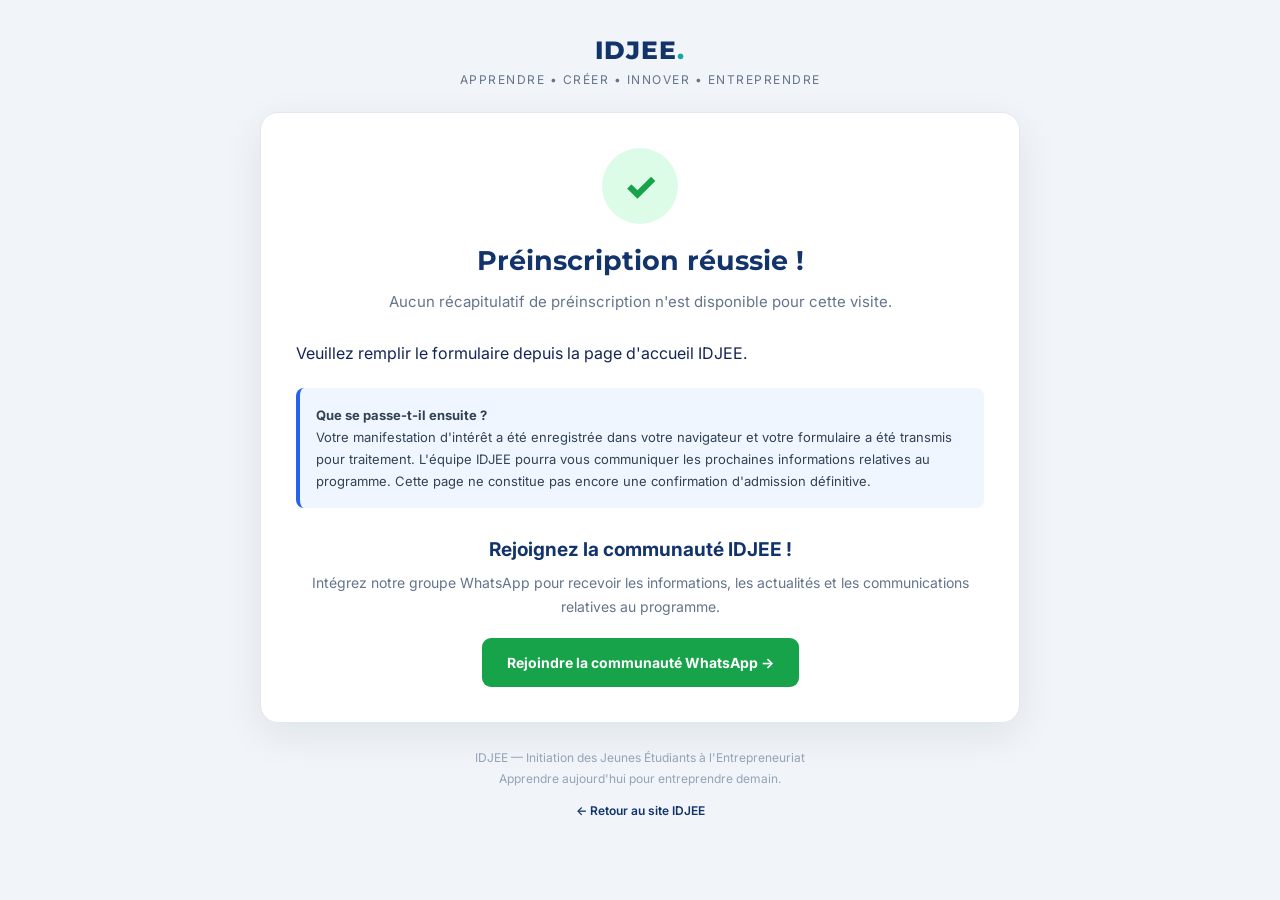
==== commit 823a0d1f: "Update merci.html" ====
--- a/merci.html
+++ b/merci.html
@@ -375,80 +375,96 @@
 
     </main>
 
-    <script>
-        const savedData = sessionStorage.getItem("idjeeInscription");
-
-        if (savedData) {
-
-            try {
-
-                const student = JSON.parse(savedData);
-
-                const fullName = [
-                    student.nom,
-                    student.prenoms
-                ].filter(Boolean).join(" ");
-
-                document.getElementById("welcome-message").textContent =
-                    fullName
-                        ? `Merci ${fullName}, votre demande de préinscription a bien été transmise !`
-                        : "Merci pour votre intérêt envers le programme IDJEE.";
-
-                document.getElementById("student-name").textContent =
-                    fullName || "Non renseigné";
-
-                document.getElementById("student-email").textContent =
-                    student.email || "Non renseigné";
-
-                document.getElementById("student-whatsapp").textContent =
-                    student.whatsapp || "Non renseigné";
-
-                document.getElementById("student-status").textContent =
-                    student.statut || "Non renseigné";
-
-                document.getElementById("student-country").textContent =
-                    student.pays || "Non renseigné";
-
-                document.getElementById("student-city").textContent =
-                    student.ville || "Non renseigné";
-
-                document.getElementById("student-school").textContent =
-                    student.universite || "Non renseigné";
-
-                document.getElementById("student-field").textContent =
-                    student.filiere || "Non renseigné";
-
-                document.getElementById("student-level").textContent =
-                    student.niveau || "Non renseigné";
-
-                document.getElementById("student-idea").textContent =
-                    student.idee || "Non renseigné";
-
-                document.getElementById("student-project").textContent =
-                    student.projet || "Non renseigné";
-
-            } catch (error) {
-
-                document.getElementById("welcome-message").textContent =
-                    "Merci pour votre intérêt envers le programme IDJEE.";
-
-            }
-
-        } else {
-
-            document.getElementById("registration-details").innerHTML = `
-                <p class="missing">
-                    Aucun récapitulatif de préinscription n'est disponible
-                    dans cette session. Si vous venez de remplir le formulaire,
-                    vérifiez que vous avez utilisé le même navigateur et le même onglet.
-                </p>
-            `;
-
-            document.getElementById("welcome-message").textContent =
-                "Bienvenue sur la page de confirmation IDJEE.";
-
-        }
-    </script>
+      
+<script>
+
+const savedData = localStorage.getItem("idjeeInscription");
+
+const message = document.getElementById("welcome-message");
+const details = document.getElementById("registration-details");
+
+if (savedData) {
+
+    try {
+
+        const student = JSON.parse(savedData);
+
+        const fullName = [
+            student.nom,
+            student.prenoms
+        ].filter(Boolean).join(" ");
+
+        message.textContent =
+            `Merci ${fullName}, votre préinscription a bien été transmise !`;
+
+        const fields = [
+            ["Nom et prénoms", fullName],
+            ["Adresse e-mail", student.email],
+            ["WhatsApp", student.whatsapp],
+            ["Statut", student.statut],
+            ["Pays", student.pays],
+            ["Ville ou commune", student.ville],
+            ["Établissement", student.universite],
+            ["Filière", student.filiere],
+            ["Niveau d'études", student.niveau],
+            ["Idée de projet", student.idee],
+            ["Description du projet", student.projet]
+        ];
+
+        const title = document.createElement("h2");
+        title.className = "details-title";
+        title.textContent = "Récapitulatif de votre préinscription";
+
+        const grid = document.createElement("div");
+        grid.className = "details";
+
+        fields.forEach(function (field) {
+
+            const item = document.createElement("div");
+            item.className = "detail-item";
+
+            if (field[0] === "Description du projet") {
+                item.classList.add("full");
+            }
+
+            const label = document.createElement("span");
+            label.textContent = field[0];
+
+            const value = document.createElement("strong");
+            value.textContent = field[1] || "Non renseigné";
+
+            item.appendChild(label);
+            item.appendChild(value);
+
+            grid.appendChild(item);
+
+        });
+
+        details.replaceChildren(title, grid);
+
+        // Nettoyer les données après affichage
+        localStorage.removeItem("idjeeInscription");
+
+    } catch (error) {
+
+        console.error("Erreur de lecture :", error);
+
+        message.textContent =
+            "Votre demande a été transmise, mais le récapitulatif est indisponible.";
+
+    }
+
+} else {
+
+    message.textContent =
+        "Aucun récapitulatif de préinscription n'est disponible pour cette visite.";
+
+    details.textContent =
+        "Veuillez remplir le formulaire depuis la page d'accueil IDJEE.";
+
+}
+
+</script>
 
 </body>
 </html>
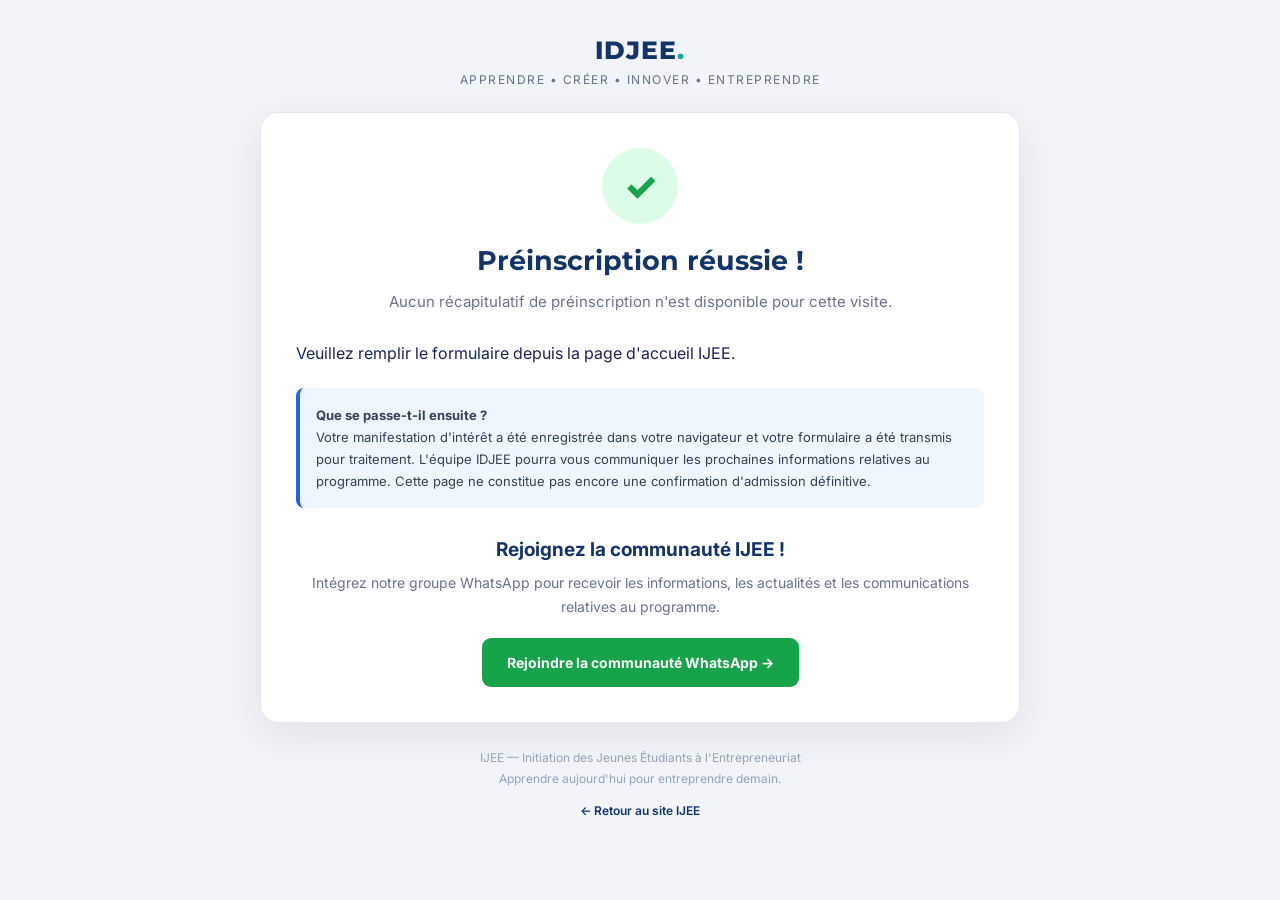
==== commit 92f99a39: "Update merci.html" ====
--- a/merci.html
+++ b/merci.html
@@ -254,7 +254,7 @@
                 <h1>Préinscription réussie !</h1>
 
                 <p id="welcome-message">
-                    Merci pour votre intérêt envers le programme IDJEE.
+                    Merci pour votre intérêt envers le programme IJEE.
                 </p>
             </div>
 
@@ -336,7 +336,7 @@
             </div>
 
             <div class="community">
-                <h2>Rejoignez la communauté IDJEE !</h2>
+                <h2>Rejoignez la communauté IJEE !</h2>
 
                 <p>
                     Intégrez notre groupe WhatsApp pour recevoir les
@@ -358,7 +358,7 @@
 
         <footer class="footer">
             <p>
-                IDJEE — Initiation des Jeunes Étudiants à l'Entrepreneuriat
+                IJEE — Initiation des Jeunes Étudiants à l'Entrepreneuriat
             </p>
 
             <p>
@@ -369,7 +369,7 @@
                 class="home-link"
                 href="https://ijee1.github.io/initiation-jeunes-etudiants-entrepreneuriat/"
             >
-                ← Retour au site IDJEE
+                ← Retour au site IJEE
             </a>
         </footer>
 
@@ -460,7 +460,7 @@
         "Aucun récapitulatif de préinscription n'est disponible pour cette visite.";
 
     details.textContent =
-        "Veuillez remplir le formulaire depuis la page d'accueil IDJEE.";
+        "Veuillez remplir le formulaire depuis la page d'accueil IJEE.";
 
 }
 
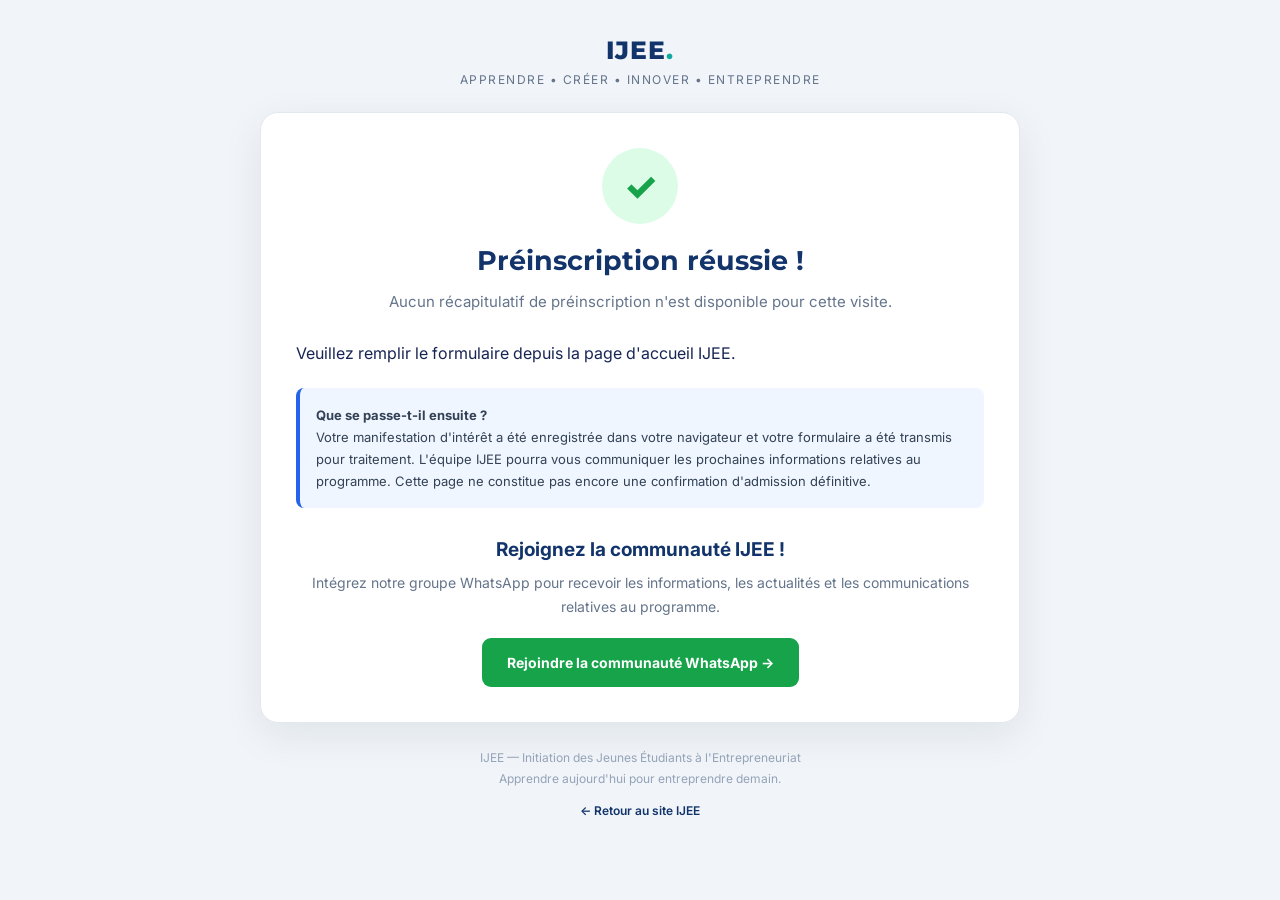
==== commit 4f6ef1ea: "Update merci.html" ====
--- a/merci.html
+++ b/merci.html
@@ -241,7 +241,7 @@
 
         <header class="brand">
             <div class="brand-name">
-                IDJEE<span>.</span>
+                IJEE<span>.</span>
             </div>
             <p>APPRENDRE • CRÉER • INNOVER • ENTREPRENDRE</p>
         </header>
@@ -329,7 +329,7 @@
                 <strong>Que se passe-t-il ensuite ?</strong><br>
                 Votre manifestation d'intérêt a été enregistrée dans
                 votre navigateur et votre formulaire a été transmis
-                pour traitement. L'équipe IDJEE pourra vous communiquer
+                pour traitement. L'équipe IJEE pourra vous communiquer
                 les prochaines informations relatives au programme.
                 Cette page ne constitue pas encore une confirmation
                 d'admission définitive.
